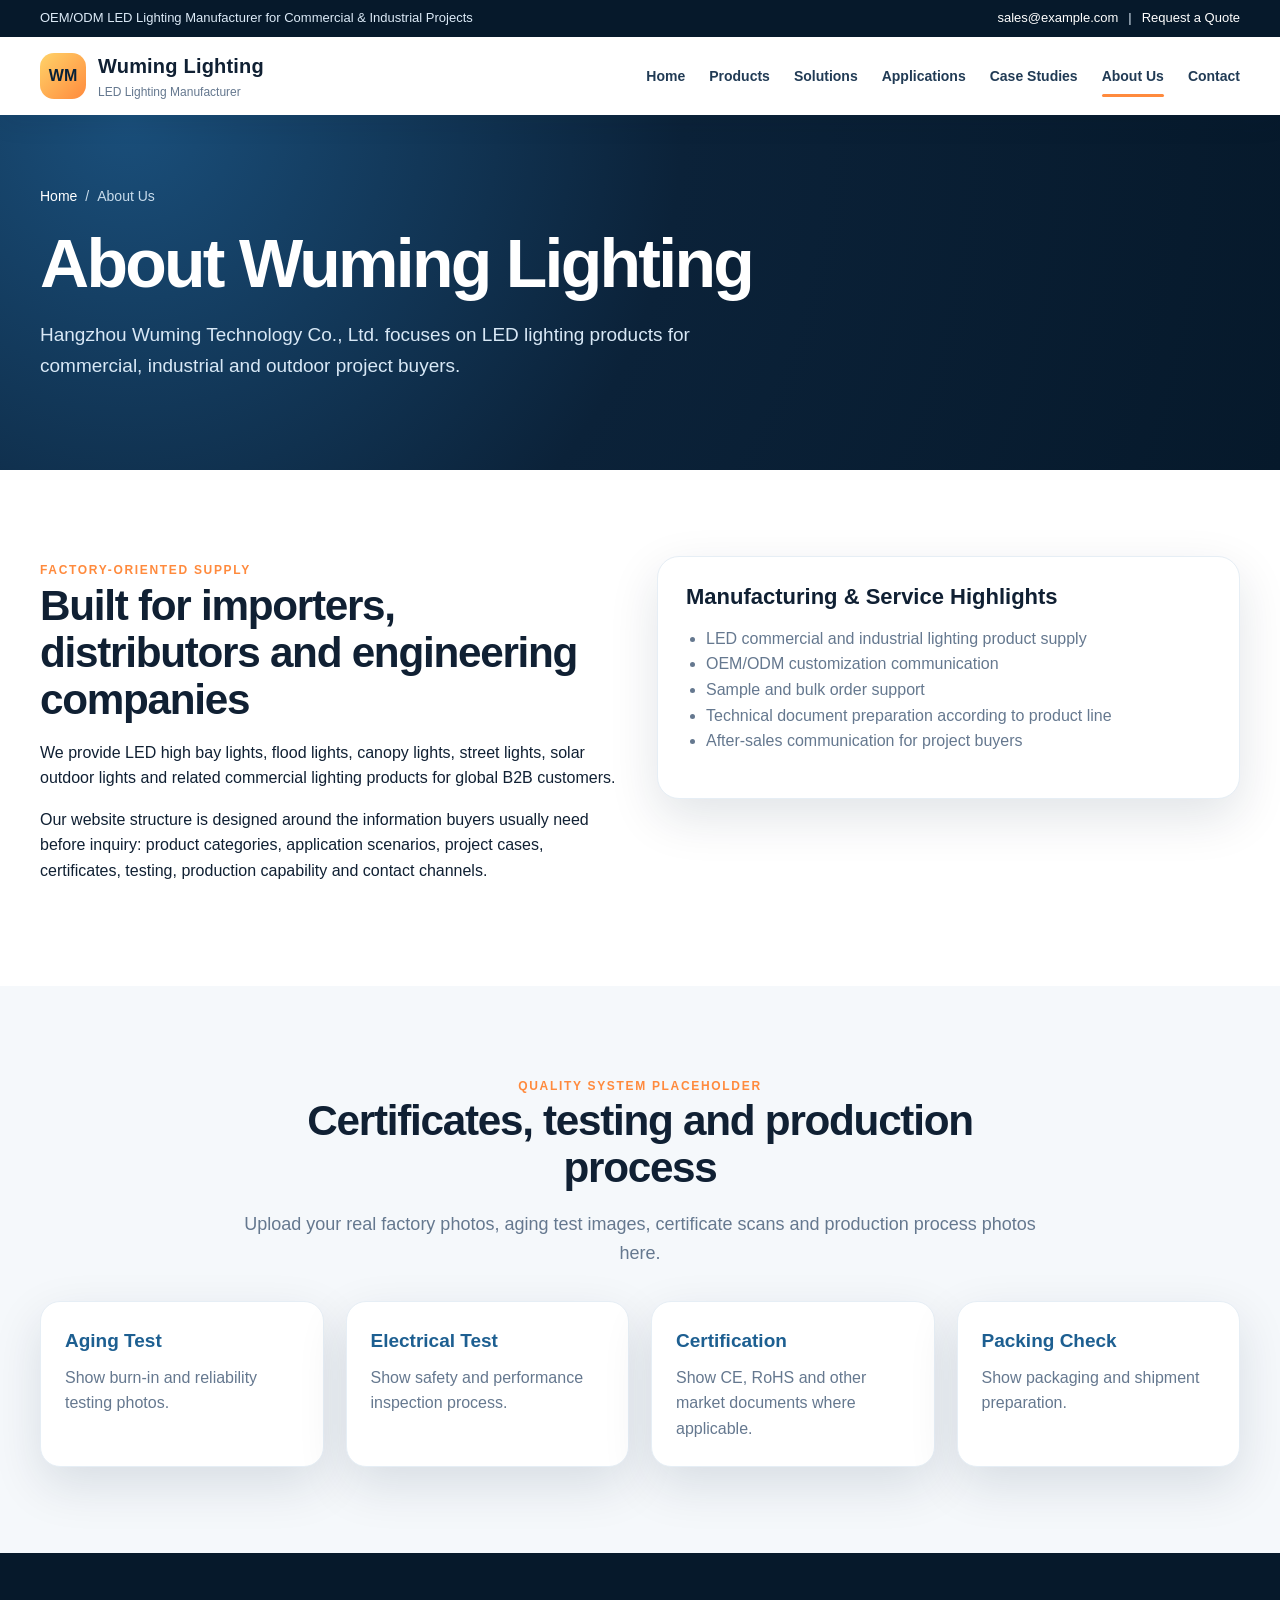
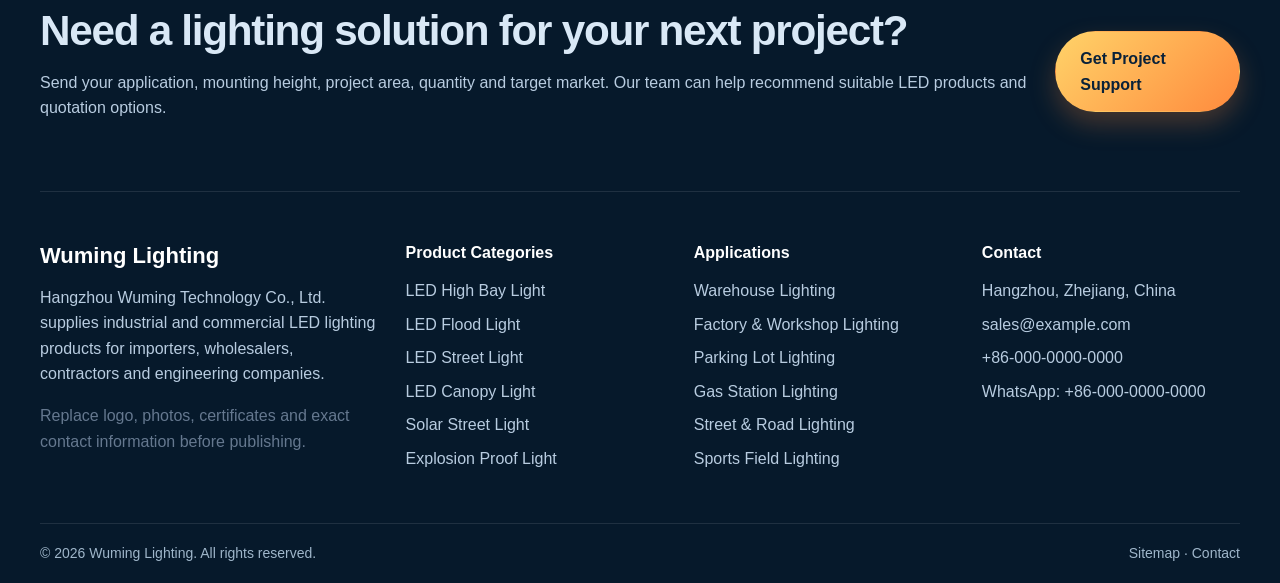
==== about/index.html @ 7475a836 "Initial commit of Wuming LED static site" ====
<!doctype html>
<html lang='en'>
<head>
  <meta charset='utf-8'>
  <meta name='viewport' content='width=device-width, initial-scale=1'>
  <title>About Wuming Lighting | LED Lighting Manufacturer</title>
  <meta name='description' content='Learn about Wuming Lighting, a commercial and industrial LED lighting supplier for B2B buyers and project customers.'>
  <meta name='robots' content='index, follow'>
  <link rel='canonical' href='https://example.com/about-us/'>
  <meta property='og:title' content='About Wuming Lighting | LED Lighting Manufacturer'>
  <meta property='og:description' content='Learn about Wuming Lighting, a commercial and industrial LED lighting supplier for B2B buyers and project customers.'>
  <meta property='og:type' content='website'>
  <meta name='theme-color' content='#0b2239'>
  <link rel='stylesheet' href='/assets/css/style.css'>
  
</head>
<body>

<header class='site-header' id='top'>
  <div class='topbar'>
    <div>OEM/ODM LED Lighting Manufacturer for Commercial & Industrial Projects</div>
    <div class='topbar-links'><a href='mailto:sales@example.com'>sales@example.com</a><span>|</span><a href='/contact/'>Request a Quote</a></div>
  </div>
  <div class='nav-wrap'>
    <a class='brand' href='/' aria-label='Wuming Lighting home'>
      <span class='brand-mark'>WM</span><span><strong>Wuming Lighting</strong><small>LED Lighting Manufacturer</small></span>
    </a>
    <button class='menu-toggle' aria-label='Open navigation' aria-expanded='false'>☰</button>
    <nav class='main-nav' aria-label='Main navigation'><a class='' href='/'>Home</a><a class='' href='/products/'>Products</a><a class='' href='/solutions/'>Solutions</a><a class='' href='/applications/'>Applications</a><a class='' href='/case-studies/'>Case Studies</a><a class='active' href='/about/'>About Us</a><a class='' href='/contact/'>Contact</a></nav>
  </div>
</header>

<main>
<section class='page-hero section-dark'><div class='container'><div class='breadcrumb'><a href='/'>Home</a><span>/</span><span>About Us</span></div><h1>About Wuming Lighting</h1><p>Hangzhou Wuming Technology Co., Ltd. focuses on LED lighting products for commercial, industrial and outdoor project buyers.</p></div></section>
<section class='section'>
  <div class='container about-grid'>
    <div><span class='eyebrow'>Factory-Oriented Supply</span><h2>Built for importers, distributors and engineering companies</h2><p>We provide LED high bay lights, flood lights, canopy lights, street lights, solar outdoor lights and related commercial lighting products for global B2B customers.</p><p>Our website structure is designed around the information buyers usually need before inquiry: product categories, application scenarios, project cases, certificates, testing, production capability and contact channels.</p></div>
    <div class='factory-card'><h3>Manufacturing & Service Highlights</h3><ul><li>LED commercial and industrial lighting product supply</li><li>OEM/ODM customization communication</li><li>Sample and bulk order support</li><li>Technical document preparation according to product line</li><li>After-sales communication for project buyers</li></ul></div>
  </div>
</section>
<section class='section soft-bg'>
  <div class='container section-head'><span class='eyebrow'>Quality System Placeholder</span><h2>Certificates, testing and production process</h2><p>Upload your real factory photos, aging test images, certificate scans and production process photos here.</p></div>
  <div class='container proof-grid light'>
    <div><strong>Aging Test</strong><span>Show burn-in and reliability testing photos.</span></div>
    <div><strong>Electrical Test</strong><span>Show safety and performance inspection process.</span></div>
    <div><strong>Certification</strong><span>Show CE, RoHS and other market documents where applicable.</span></div>
    <div><strong>Packing Check</strong><span>Show packaging and shipment preparation.</span></div>
  </div>
</section>
</main>

<footer class='site-footer'>
  <div class='container footer-cta'>
    <div><h2>Need a lighting solution for your next project?</h2><p>Send your application, mounting height, project area, quantity and target market. Our team can help recommend suitable LED products and quotation options.</p></div>
    <a class='btn btn-primary' href='/contact/'>Get Project Support</a>
  </div>
  <div class='container footer-grid'>
    <div><h3>Wuming Lighting</h3><p>Hangzhou Wuming Technology Co., Ltd. supplies industrial and commercial LED lighting products for importers, wholesalers, contractors and engineering companies.</p><p class='muted'>Replace logo, photos, certificates and exact contact information before publishing.</p></div>
    <div><h4>Product Categories</h4><ul><li><a href='/products/#led-high-bay-light'>LED High Bay Light</a></li><li><a href='/products/#led-flood-light'>LED Flood Light</a></li><li><a href='/products/#led-street-light'>LED Street Light</a></li><li><a href='/products/#led-canopy-light'>LED Canopy Light</a></li><li><a href='/products/#solar-street-light'>Solar Street Light</a></li><li><a href='/products/#explosion-proof-light'>Explosion Proof Light</a></li></ul></div>
    <div><h4>Applications</h4><ul><li><a href='/applications/'>Warehouse Lighting</a></li><li><a href='/applications/'>Factory & Workshop Lighting</a></li><li><a href='/applications/'>Parking Lot Lighting</a></li><li><a href='/applications/'>Gas Station Lighting</a></li><li><a href='/applications/'>Street & Road Lighting</a></li><li><a href='/applications/'>Sports Field Lighting</a></li></ul></div>
    <div><h4>Contact</h4><ul><li>Hangzhou, Zhejiang, China</li><li><a href='mailto:sales@example.com'>sales@example.com</a></li><li>+86-000-0000-0000</li><li>WhatsApp: +86-000-0000-0000</li></ul></div>
  </div>
  <div class='container footer-bottom'><span>© 2026 Wuming Lighting. All rights reserved.</span><span><a href='/sitemap.xml'>Sitemap</a> · <a href='/contact/'>Contact</a></span></div>
</footer>
<button class='back-to-top' aria-label='Back to top'>↑</button>
<script src='/assets/js/main.js'></script>

</body>
</html>
---- assets/css/style.css ----
:root{--navy:#0b2239;--navy2:#102f4d;--blue:#1d5f91;--sky:#57d0ff;--gold:#ffd369;--orange:#ff8a3d;--ink:#102033;--muted:#65788f;--line:#e6eef5;--soft:#f5f8fb;--white:#fff;--shadow:0 18px 50px rgba(10,34,57,.12);--radius:22px;--max:1200px}*{box-sizing:border-box}html{scroll-behavior:smooth}body{margin:0;font-family:Inter,Arial,Helvetica,sans-serif;color:var(--ink);line-height:1.6;background:#fff}a{color:inherit;text-decoration:none}img,svg{max-width:100%;display:block}.container{width:min(var(--max),calc(100% - 40px));margin-inline:auto}.topbar{background:#06192b;color:#dceaf7;font-size:13px;display:flex;justify-content:space-between;gap:16px;padding:8px max(20px,calc((100% - var(--max))/2));}.topbar a{color:#fff}.topbar-links{display:flex;gap:10px;align-items:center}.site-header{position:sticky;top:0;z-index:50;background:#fff;box-shadow:0 8px 24px rgba(8,29,48,.08)}.nav-wrap{width:min(var(--max),calc(100% - 40px));height:78px;margin:auto;display:flex;align-items:center;justify-content:space-between;gap:20px}.brand{display:flex;align-items:center;gap:12px}.brand-mark{width:46px;height:46px;border-radius:14px;background:linear-gradient(135deg,var(--gold),var(--orange));display:grid;place-items:center;font-weight:900;color:#082138}.brand strong{display:block;font-size:20px;letter-spacing:.2px}.brand small{display:block;color:var(--muted);font-size:12px;margin-top:1px}.main-nav{display:flex;gap:24px;align-items:center}.main-nav a{font-weight:700;font-size:14px;color:#213b55;position:relative}.main-nav a:after{content:'';position:absolute;left:0;right:0;bottom:-10px;height:3px;background:var(--orange);border-radius:20px;transform:scaleX(0);transition:.2s}.main-nav a:hover:after,.main-nav a.active:after{transform:scaleX(1)}.menu-toggle{display:none;border:0;background:var(--navy);color:#fff;border-radius:12px;padding:10px 12px;font-size:20px}.section{padding:86px 0}.section-dark{background:radial-gradient(circle at 10% 0%,#1a4f7b 0%,var(--navy) 46%,#06192b 100%);color:#fff}.soft-bg{background:var(--soft)}.hero{padding:82px 0 92px;overflow:hidden}.hero-grid{display:grid;grid-template-columns:1.02fr .98fr;gap:54px;align-items:center}.eyebrow{display:inline-flex;align-items:center;gap:8px;text-transform:uppercase;letter-spacing:.14em;font-weight:900;font-size:12px;color:var(--orange)}.section-dark .eyebrow{color:var(--gold)}h1,h2,h3,h4{line-height:1.12;margin:0 0 16px}h1{font-size:clamp(40px,5.4vw,68px);letter-spacing:-.04em}h2{font-size:clamp(30px,3.3vw,44px);letter-spacing:-.03em}h3{font-size:22px}.hero-copy p,.page-hero p{font-size:19px;color:#d8e8f6;max-width:680px}.hero-actions{display:flex;gap:14px;flex-wrap:wrap;margin-top:30px}.btn{display:inline-flex;align-items:center;justify-content:center;border-radius:999px;padding:14px 24px;font-weight:900;border:1px solid transparent;transition:.2s;cursor:pointer}.btn-primary{background:linear-gradient(135deg,var(--gold),var(--orange));color:#092139;box-shadow:0 12px 26px rgba(255,138,61,.25)}.btn-primary:hover{transform:translateY(-2px)}.btn-secondary{background:rgba(255,255,255,.08);border-color:rgba(255,255,255,.22);color:#fff}.hero-metrics{display:grid;grid-template-columns:repeat(3,1fr);gap:12px;margin-top:34px}.hero-metrics div{background:rgba(255,255,255,.08);border:1px solid rgba(255,255,255,.12);border-radius:18px;padding:16px}.hero-metrics strong{display:block;color:var(--gold);font-size:24px}.hero-metrics span{font-size:13px;color:#c9dded}.hero-visual{position:relative}.hero-visual:before{content:'';position:absolute;inset:-28px;background:radial-gradient(circle,#57d0ff33,transparent 62%);filter:blur(14px)}.hero-visual-svg{position:relative;filter:drop-shadow(0 28px 42px rgba(0,0,0,.22))}.split-head{display:grid;grid-template-columns:.9fr 1fr;gap:44px;align-items:end}.split-head p{font-size:18px;color:var(--muted);margin:0}.section-dark .split-head p{color:#cfe1f1}.section-head{text-align:center;max-width:820px}.section-head p{color:var(--muted);font-size:18px}.section-head.compact{text-align:left}.feature-grid,.proof-grid,.blog-grid{display:grid;grid-template-columns:repeat(4,1fr);gap:22px;margin-top:34px}.feature-card,.blog-card,.application-card,.factory-card,.contact-info,.contact-form{background:#fff;border:1px solid var(--line);border-radius:var(--radius);padding:28px;box-shadow:var(--shadow)}.feature-card h3,.blog-card h3{margin-bottom:10px}.feature-card p,.blog-card p{color:var(--muted);margin:0}.product-grid{display:grid;grid-template-columns:repeat(3,1fr);gap:24px}.product-card{background:#fff;border:1px solid var(--line);border-radius:24px;overflow:hidden;box-shadow:var(--shadow);display:flex;flex-direction:column}.product-media{background:linear-gradient(145deg,#eef7ff,#dcebf8);min-height:190px;display:grid;place-items:center;padding:22px}.product-media svg{height:150px}.product-body{padding:25px}.product-body p{color:var(--muted)}.spec-list{display:grid;grid-template-columns:1fr 1fr;gap:7px 12px;padding:0;margin:18px 0;list-style:none}.spec-list li{font-size:13px;background:#f3f7fb;border:1px solid #e2edf6;border-radius:999px;padding:7px 10px;color:#425d77}.text-link,.case-card a,.blog-card a,.application-card a{font-weight:900;color:var(--blue)}.app-grid{display:grid;grid-template-columns:repeat(4,1fr);gap:16px}.app-chip{border:1px solid var(--line);background:#fff;border-radius:18px;padding:20px;min-height:142px;box-shadow:0 10px 25px rgba(12,39,66,.06);transition:.2s}.app-chip:hover{transform:translateY(-3px);box-shadow:var(--shadow)}.app-chip strong{display:block;margin-bottom:8px}.app-chip span{color:var(--muted);font-size:14px}.proof-grid{grid-template-columns:repeat(4,1fr)}.proof-grid div{background:rgba(255,255,255,.08);border:1px solid rgba(255,255,255,.12);border-radius:20px;padding:24px}.proof-grid.light div{background:#fff;border-color:var(--line);box-shadow:var(--shadow)}.proof-grid strong{display:block;color:var(--gold);font-size:19px;margin-bottom:8px}.proof-grid.light strong{color:var(--blue)}.proof-grid span{display:block;color:#cfe1f1}.proof-grid.light span{color:var(--muted)}.case-grid{display:grid;grid-template-columns:repeat(3,1fr);gap:22px}.case-card{background:#fff;border:1px solid var(--line);border-radius:24px;padding:28px;box-shadow:var(--shadow)}.case-card span{font-size:12px;text-transform:uppercase;letter-spacing:.1em;color:var(--orange);font-weight:900}.case-card p{color:var(--muted)}.contact-strip{background:linear-gradient(135deg,var(--navy),var(--blue));border-radius:30px;padding:38px;display:grid;grid-template-columns:.9fr 1.1fr;gap:30px;align-items:center;color:#fff;box-shadow:var(--shadow)}.contact-strip p{color:#d9e8f7}.mini-form{display:grid;grid-template-columns:1fr 1fr 1fr auto;gap:12px}.mini-form input,.contact-form input,.contact-form select,.contact-form textarea{width:100%;border:1px solid #dce8f2;border-radius:14px;padding:13px 14px;font:inherit}.mini-form button{white-space:nowrap}.page-hero{padding:70px 0}.breadcrumb{display:flex;gap:8px;align-items:center;color:#c8dcec;font-size:14px;margin-bottom:18px}.breadcrumb a{color:#fff}.comparison-wrap{overflow:auto}.comparison{width:100%;border-collapse:separate;border-spacing:0;background:#fff;border:1px solid var(--line);border-radius:22px;overflow:hidden;box-shadow:var(--shadow)}.comparison th,.comparison td{text-align:left;padding:18px;border-bottom:1px solid var(--line);vertical-align:top}.comparison th{background:#0c2843;color:#fff}.comparison tr:last-child td{border-bottom:0}.app-card-grid{display:grid;grid-template-columns:repeat(4,1fr);gap:22px}.application-card p,.application-card li{color:var(--muted)}.application-card ul{padding-left:20px}.solution-timeline{display:grid;grid-template-columns:repeat(4,1fr);gap:22px}.solution-timeline article{border:1px solid var(--line);border-radius:24px;padding:28px;background:#fff;box-shadow:var(--shadow)}.solution-timeline span{display:grid;place-items:center;width:44px;height:44px;border-radius:14px;background:linear-gradient(135deg,var(--gold),var(--orange));font-weight:900;margin-bottom:20px}.case-filter{display:flex;gap:10px;flex-wrap:wrap;margin-bottom:26px}.filter-btn{border:1px solid var(--line);background:#fff;padding:10px 16px;border-radius:999px;font-weight:800;cursor:pointer}.filter-btn.active,.filter-btn:hover{background:var(--navy);color:#fff}.about-grid,.contact-grid{display:grid;grid-template-columns:1fr 1fr;gap:34px;align-items:start}.factory-card ul,.contact-list{padding-left:20px;color:var(--muted)}.notice{background:#fff8e1;border:1px solid #ffe1a6;color:#70531d;border-radius:16px;padding:16px;margin-top:20px}.contact-form{display:grid;gap:16px}.contact-form label{display:grid;gap:7px;font-weight:800}.site-footer{background:#06192b;color:#d9e8f6}.footer-cta{padding:54px 0;border-bottom:1px solid rgba(255,255,255,.1);display:flex;justify-content:space-between;gap:20px;align-items:center}.footer-cta p{color:#b8cce0}.footer-grid{display:grid;grid-template-columns:1.3fr 1fr 1fr 1fr;gap:30px;padding:52px 0}.footer-grid h3,.footer-grid h4{color:#fff}.footer-grid p,.footer-grid li{color:#b8cce0}.footer-grid ul{list-style:none;padding:0;margin:0;display:grid;gap:8px}.muted{color:var(--muted)!important}.footer-bottom{border-top:1px solid rgba(255,255,255,.1);display:flex;justify-content:space-between;gap:20px;padding:18px 0;color:#9fb6ca;font-size:14px}.back-to-top{position:fixed;right:22px;bottom:22px;width:46px;height:46px;border-radius:50%;border:0;background:var(--orange);color:#102033;font-weight:900;box-shadow:var(--shadow);cursor:pointer;display:none}.back-to-top.show{display:block}@media (max-width:980px){.topbar{display:none}.menu-toggle{display:block}.nav-wrap{height:auto;padding:15px 0;align-items:flex-start}.main-nav{display:none;position:absolute;left:20px;right:20px;top:72px;background:#fff;border:1px solid var(--line);border-radius:20px;padding:18px;box-shadow:var(--shadow);flex-direction:column;align-items:flex-start}.main-nav.open{display:flex}.hero-grid,.split-head,.contact-strip,.about-grid,.contact-grid{grid-template-columns:1fr}.product-grid,.case-grid{grid-template-columns:repeat(2,1fr)}.feature-grid,.proof-grid,.app-grid,.blog-grid,.app-card-grid,.solution-timeline{grid-template-columns:repeat(2,1fr)}.mini-form{grid-template-columns:1fr 1fr}.footer-grid{grid-template-columns:1fr 1fr}.footer-cta{align-items:flex-start;flex-direction:column}}@media (max-width:640px){.container{width:min(100% - 28px,var(--max))}.section{padding:58px 0}.hero{padding:54px 0}.product-grid,.case-grid,.feature-grid,.proof-grid,.app-grid,.blog-grid,.app-card-grid,.solution-timeline,.mini-form,.footer-grid{grid-template-columns:1fr}.hero-metrics{grid-template-columns:1fr}.footer-bottom{flex-direction:column}.contact-strip{padding:26px}.brand strong{font-size:17px}.brand small{display:none}h1{font-size:38px}h2{font-size:30px}.spec-list{grid-template-columns:1fr}}
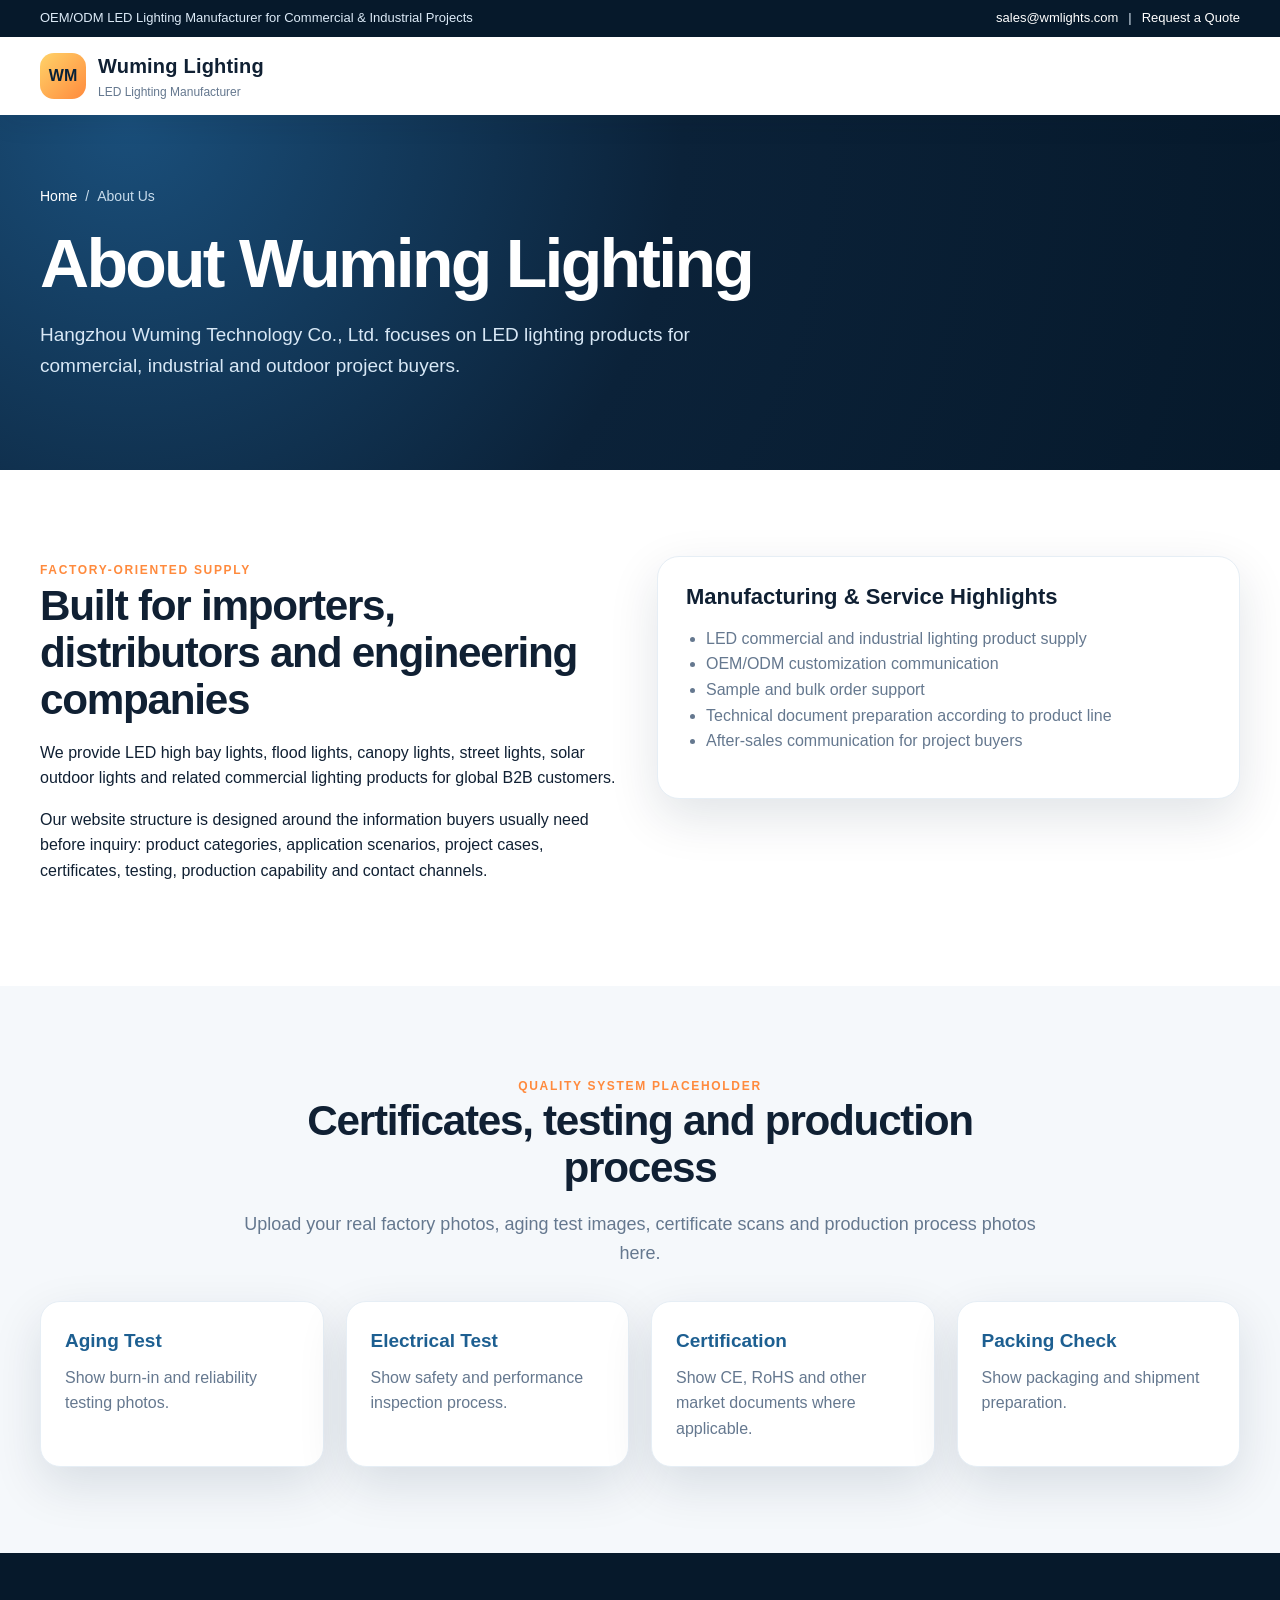
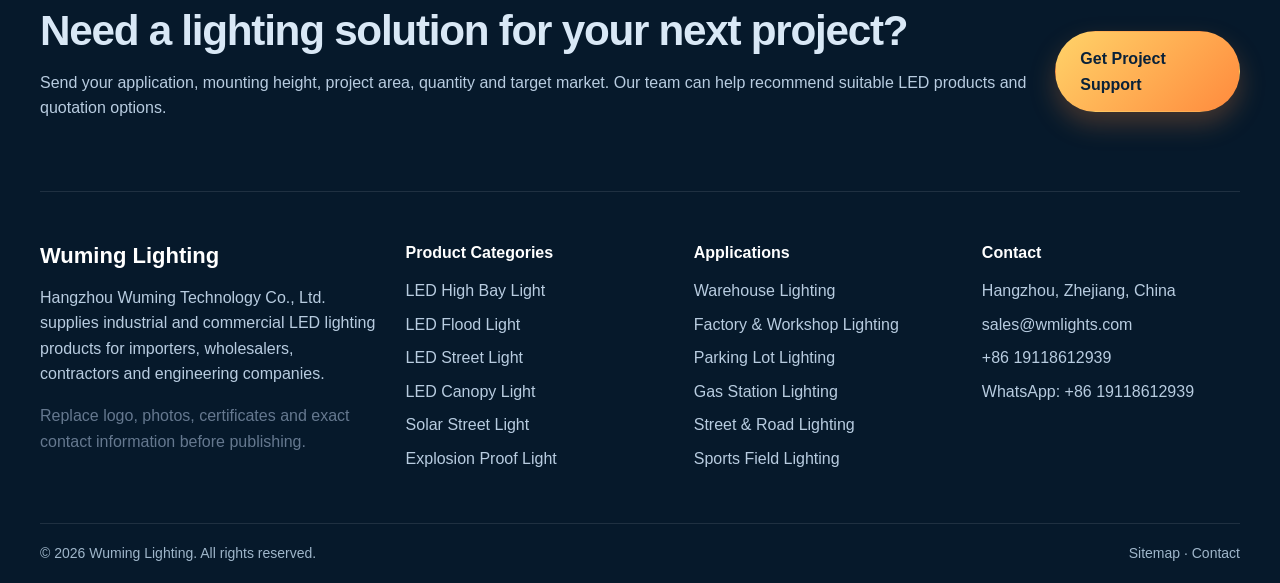
==== commit 1714ad97: "Update contact and domain" ====
--- a/about/index.html
+++ b/about/index.html
@@ -6,7 +6,7 @@
   <title>About Wuming Lighting | LED Lighting Manufacturer</title>
   <meta name='description' content='Learn about Wuming Lighting, a commercial and industrial LED lighting supplier for B2B buyers and project customers.'>
   <meta name='robots' content='index, follow'>
-  <link rel='canonical' href='https://example.com/about-us/'>
+  <link rel='canonical' href='https://wmlights.com/about-us/'>
   <meta property='og:title' content='About Wuming Lighting | LED Lighting Manufacturer'>
   <meta property='og:description' content='Learn about Wuming Lighting, a commercial and industrial LED lighting supplier for B2B buyers and project customers.'>
   <meta property='og:type' content='website'>
@@ -19,13 +19,13 @@
 <header class='site-header' id='top'>
   <div class='topbar'>
     <div>OEM/ODM LED Lighting Manufacturer for Commercial & Industrial Projects</div>
-    <div class='topbar-links'><a href='mailto:sales@example.com'>sales@example.com</a><span>|</span><a href='/contact/'>Request a Quote</a></div>
+    <div class='topbar-links'><a href='mailto:sales@wmlights.com'>sales@wmlights.com</a><span>|</span><a href='/contact/'>Request a Quote</a></div>
   </div>
   <div class='nav-wrap'>
     <a class='brand' href='/' aria-label='Wuming Lighting home'>
       <span class='brand-mark'>WM</span><span><strong>Wuming Lighting</strong><small>LED Lighting Manufacturer</small></span>
     </a>
-    <button class='menu-toggle' aria-label='Open navigation' aria-expanded='false'>☰</button>
+    <button class='menu-toggle' aria-label='Open navigation' aria-expanded='false'>�?/button>
     <nav class='main-nav' aria-label='Main navigation'><a class='' href='/'>Home</a><a class='' href='/products/'>Products</a><a class='' href='/solutions/'>Solutions</a><a class='' href='/applications/'>Applications</a><a class='' href='/case-studies/'>Case Studies</a><a class='active' href='/about/'>About Us</a><a class='' href='/contact/'>Contact</a></nav>
   </div>
 </header>
@@ -58,12 +58,12 @@
     <div><h3>Wuming Lighting</h3><p>Hangzhou Wuming Technology Co., Ltd. supplies industrial and commercial LED lighting products for importers, wholesalers, contractors and engineering companies.</p><p class='muted'>Replace logo, photos, certificates and exact contact information before publishing.</p></div>
     <div><h4>Product Categories</h4><ul><li><a href='/products/#led-high-bay-light'>LED High Bay Light</a></li><li><a href='/products/#led-flood-light'>LED Flood Light</a></li><li><a href='/products/#led-street-light'>LED Street Light</a></li><li><a href='/products/#led-canopy-light'>LED Canopy Light</a></li><li><a href='/products/#solar-street-light'>Solar Street Light</a></li><li><a href='/products/#explosion-proof-light'>Explosion Proof Light</a></li></ul></div>
     <div><h4>Applications</h4><ul><li><a href='/applications/'>Warehouse Lighting</a></li><li><a href='/applications/'>Factory & Workshop Lighting</a></li><li><a href='/applications/'>Parking Lot Lighting</a></li><li><a href='/applications/'>Gas Station Lighting</a></li><li><a href='/applications/'>Street & Road Lighting</a></li><li><a href='/applications/'>Sports Field Lighting</a></li></ul></div>
-    <div><h4>Contact</h4><ul><li>Hangzhou, Zhejiang, China</li><li><a href='mailto:sales@example.com'>sales@example.com</a></li><li>+86-000-0000-0000</li><li>WhatsApp: +86-000-0000-0000</li></ul></div>
+    <div><h4>Contact</h4><ul><li>Hangzhou, Zhejiang, China</li><li><a href='mailto:sales@wmlights.com'>sales@wmlights.com</a></li><li>+86 19118612939</li><li>WhatsApp: +86 19118612939</li></ul></div>
   </div>
   <div class='container footer-bottom'><span>© 2026 Wuming Lighting. All rights reserved.</span><span><a href='/sitemap.xml'>Sitemap</a> · <a href='/contact/'>Contact</a></span></div>
 </footer>
-<button class='back-to-top' aria-label='Back to top'>↑</button>
+<button class='back-to-top' aria-label='Back to top'>�?/button>
 <script src='/assets/js/main.js'></script>
 
 </body>
-</html>+</html>
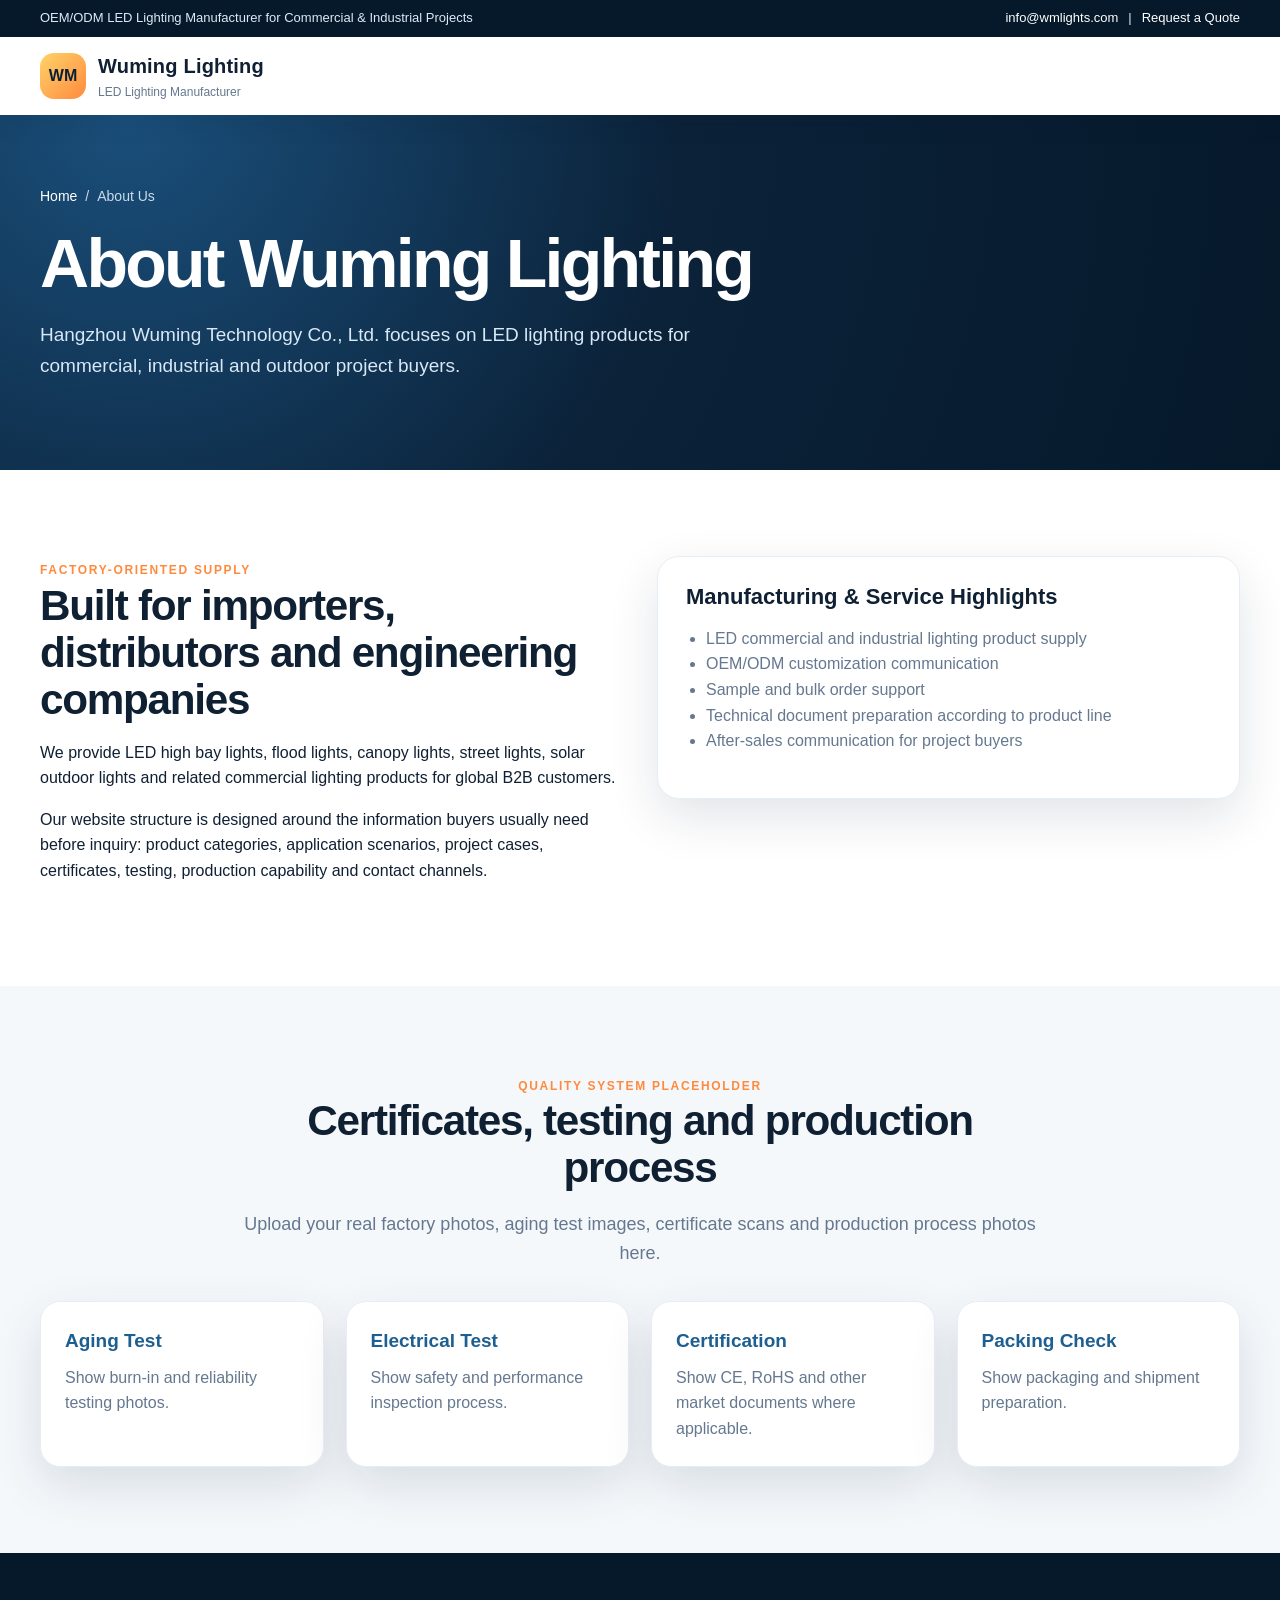
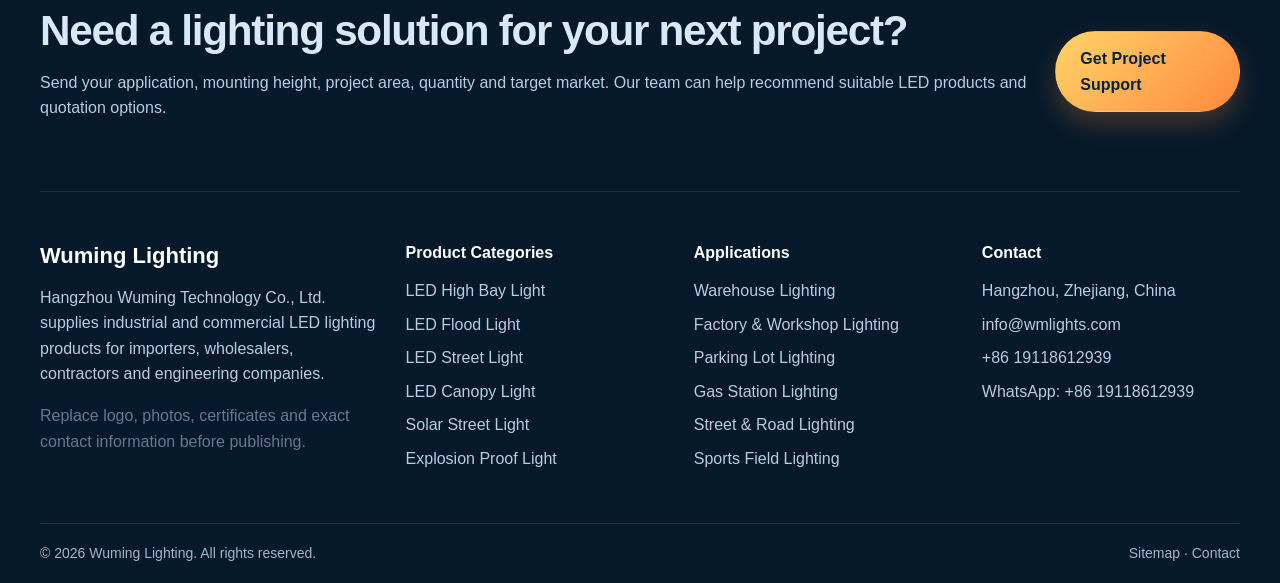
==== commit c90cccf2: "Correct footer contact and update email to info@wmlights.com" ====
--- a/about/index.html
+++ b/about/index.html
@@ -19,7 +19,7 @@
 <header class='site-header' id='top'>
   <div class='topbar'>
     <div>OEM/ODM LED Lighting Manufacturer for Commercial & Industrial Projects</div>
-    <div class='topbar-links'><a href='mailto:sales@wmlights.com'>sales@wmlights.com</a><span>|</span><a href='/contact/'>Request a Quote</a></div>
+    <div class='topbar-links'><a href='mailto:info@wmlights.com'>info@wmlights.com</a><span>|</span><a href='/contact/'>Request a Quote</a></div>
   </div>
   <div class='nav-wrap'>
     <a class='brand' href='/' aria-label='Wuming Lighting home'>
@@ -58,7 +58,7 @@
     <div><h3>Wuming Lighting</h3><p>Hangzhou Wuming Technology Co., Ltd. supplies industrial and commercial LED lighting products for importers, wholesalers, contractors and engineering companies.</p><p class='muted'>Replace logo, photos, certificates and exact contact information before publishing.</p></div>
     <div><h4>Product Categories</h4><ul><li><a href='/products/#led-high-bay-light'>LED High Bay Light</a></li><li><a href='/products/#led-flood-light'>LED Flood Light</a></li><li><a href='/products/#led-street-light'>LED Street Light</a></li><li><a href='/products/#led-canopy-light'>LED Canopy Light</a></li><li><a href='/products/#solar-street-light'>Solar Street Light</a></li><li><a href='/products/#explosion-proof-light'>Explosion Proof Light</a></li></ul></div>
     <div><h4>Applications</h4><ul><li><a href='/applications/'>Warehouse Lighting</a></li><li><a href='/applications/'>Factory & Workshop Lighting</a></li><li><a href='/applications/'>Parking Lot Lighting</a></li><li><a href='/applications/'>Gas Station Lighting</a></li><li><a href='/applications/'>Street & Road Lighting</a></li><li><a href='/applications/'>Sports Field Lighting</a></li></ul></div>
-    <div><h4>Contact</h4><ul><li>Hangzhou, Zhejiang, China</li><li><a href='mailto:sales@wmlights.com'>sales@wmlights.com</a></li><li>+86 19118612939</li><li>WhatsApp: +86 19118612939</li></ul></div>
+    <div><h4>Contact</h4><ul><li>Hangzhou, Zhejiang, China</li><li><a href='mailto:info@wmlights.com'>info@wmlights.com</a></li><li>+86 19118612939</li><li>WhatsApp: +86 19118612939</li></ul></div>
   </div>
   <div class='container footer-bottom'><span>© 2026 Wuming Lighting. All rights reserved.</span><span><a href='/sitemap.xml'>Sitemap</a> · <a href='/contact/'>Contact</a></span></div>
 </footer>
@@ -67,3 +67,4 @@
 
 </body>
 </html>
+
